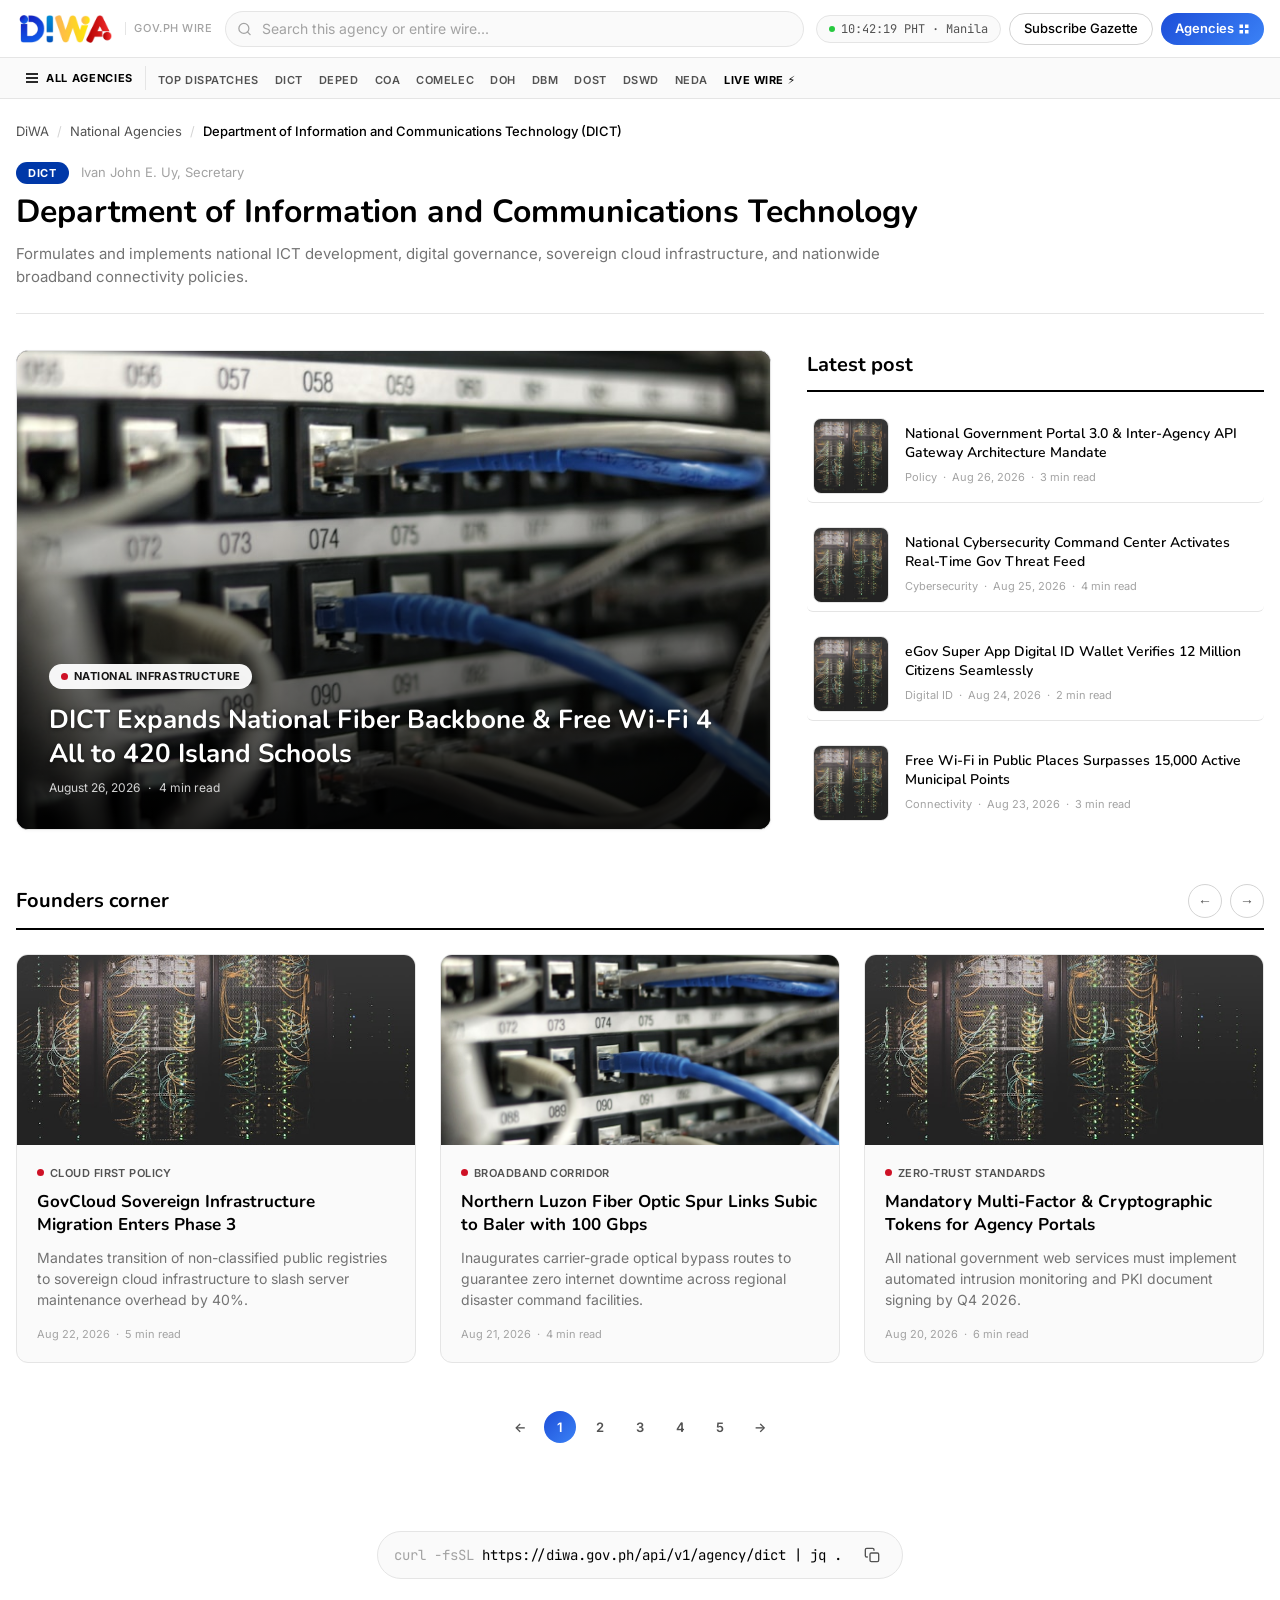
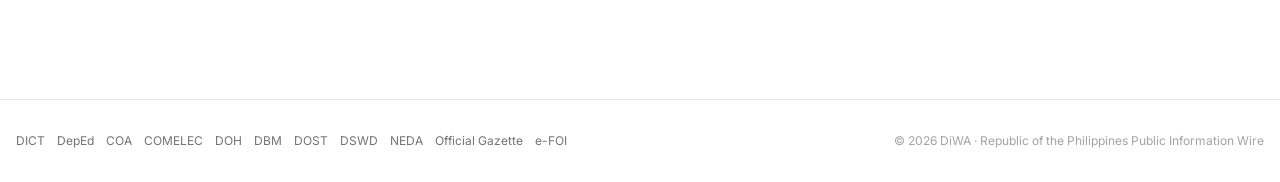
==== agency.html @ e2f20c16 "first commit" ====
<!DOCTYPE html>
<html lang="en">
<head>
  <meta charset="UTF-8">
  <meta name="viewport" content="width=device-width, initial-scale=1.0">
  <title>Agency Portal — DiWA | Republic of the Philippines</title>
  <meta name="description" content="Official dispatches, directives, and real-time public records archive for Philippine National Government Agencies.">
  <link rel="icon" type="image/png" href="assets/logo.png">

  <!-- Google Fonts: Nunito (SF Pro Rounded feel), Inter, JetBrains Mono -->
  <link rel="preconnect" href="https://fonts.googleapis.com">
  <link rel="preconnect" href="https://fonts.gstatic.com" crossorigin>
  <link href="https://fonts.googleapis.com/css2?family=Inter:wght@400;500;600&family=JetBrains+Mono:wght@400;500&family=Nunito:wght@600;700;800&display=swap" rel="stylesheet">

  <link rel="stylesheet" href="styles.css">
</head>
<body>

  <!-- =========================================================================
       1. Top Sticky Navigation Bar (Double-Decker Header)
       ========================================================================= -->
  <header class="editorial-header" id="mainHeader">
    <!-- Upper Main Deck -->
    <div class="nav-upper-bar">
      <div class="nav-inner">
        <div class="nav-left">
          <a href="index.html" class="nav-brand" title="DiWA National Wire">
            <img src="assets/logo.png" alt="DiWA Logo" class="nav-brand-logo">
            <span class="nav-brand-sub">Gov.ph Wire</span>
          </a>
        </div>

        <!-- Center Search Pill -->
        <div class="nav-search-wrap">
          <span class="search-icon">
            <svg width="15" height="15" viewBox="0 0 24 24" fill="none" stroke="currentColor" stroke-width="2" stroke-linecap="round" stroke-linejoin="round">
              <circle cx="11" cy="11" r="8"></circle>
              <line x1="21" y1="21" x2="16.65" y2="16.65"></line>
            </svg>
          </span>
          <input 
            type="text" 
            id="navSearchInput" 
            class="search-pill" 
            placeholder="Search this agency or entire wire..." 
            aria-label="Search releases"
          >
        </div>

        <!-- Right Utility Cluster -->
        <div class="nav-right">
          <div class="nav-time-badge" id="navTimeBadge">
            <span class="nav-status-dot"></span>
            <span id="manilaLiveClock">--:--:-- PHT · Manila</span>
          </div>

          <button class="button-secondary btn-compact" id="gazetteBtn" onclick="alert('Subscribed to official department gazette alerts.');">
            Subscribe Gazette
          </button>

          <a href="index.html#agencyDirectory" class="button-primary btn-compact" title="Browse Agency Directory">
            <span>Agencies</span>
            <svg width="12" height="12" viewBox="0 0 24 24" fill="currentColor">
              <rect x="3" y="3" width="7" height="7"></rect>
              <rect x="14" y="3" width="7" height="7"></rect>
              <rect x="14" y="14" width="7" height="7"></rect>
              <rect x="3" y="14" width="7" height="7"></rect>
            </svg>
          </a>
        </div>
      </div>
    </div>

    <!-- Lower Sub-Nav Bar (Agency Categories) -->
    <nav class="nav-lower-bar">
      <div class="nav-inner sub-nav-inner">
        <a href="index.html#agencyDirectory" class="sub-nav-menu-trigger" style="text-decoration: none;">
          <svg width="16" height="16" viewBox="0 0 24 24" fill="none" stroke="currentColor" stroke-width="2.5">
            <line x1="3" y1="6" x2="21" y2="6"></line>
            <line x1="3" y1="12" x2="21" y2="12"></line>
            <line x1="3" y1="18" x2="21" y2="18"></line>
          </svg>
          <span class="sub-nav-all-label">ALL AGENCIES</span>
        </a>

        <ul class="sub-nav-links">
          <li><a href="index.html">TOP DISPATCHES</a></li>
          <li><a href="dict.html" data-agency-target="dict">DICT</a></li>
          <li><a href="deped.html" data-agency-target="deped">DEPED</a></li>
          <li><a href="coa.html" data-agency-target="coa">COA</a></li>
          <li><a href="comelec.html" data-agency-target="comelec">COMELEC</a></li>
          <li><a href="doh.html" data-agency-target="doh">DOH</a></li>
          <li><a href="dbm.html" data-agency-target="dbm">DBM</a></li>
          <li><a href="dost.html" data-agency-target="dost">DOST</a></li>
          <li><a href="dswd.html" data-agency-target="dswd">DSWD</a></li>
          <li><a href="neda.html" data-agency-target="neda">NEDA</a></li>
          <li><a href="index.html#liveWireSection" class="sub-nav-wire-link">LIVE WIRE ⚡</a></li>
        </ul>
      </div>
    </nav>
  </header>

  <!-- =========================================================================
       Main Content (Agency Magazine Spread)
       ========================================================================= -->
  <main class="grid-container agency-page-main">
    <!-- Breadcrumb Navigation -->
    <nav class="agency-breadcrumbs" aria-label="Breadcrumb">
      <a href="index.html">DiWA</a>
      <span class="crumb-sep">/</span>
      <a href="index.html#agencyDirectory">National Agencies</a>
      <span class="crumb-sep">/</span>
      <span class="crumb-active" id="agencyBreadcrumbName">Loading Agency...</span>
    </nav>

    <!-- Agency Profile Header Bar -->
    <section class="agency-profile-header">
      <div class="agency-profile-info">
        <div class="agency-profile-badge-row">
          <span class="agency-profile-badge" id="agencyProfileBadge">AGENCY</span>
          <span class="agency-profile-lead" id="agencyProfileLead">Department Head</span>
        </div>
        <h1 class="agency-profile-title" id="agencyProfileFullName">National Agency</h1>
        <p class="agency-profile-mandate" id="agencyProfileMandate">Mandate summary loading...</p>
      </div>
    </section>

    <!-- =========================================================================
         2. Upper Magazine Tier: Featured Story + Latest Dispatches (media_1787798556458.png)
         ========================================================================= -->
    <section class="agency-featured-grid">
      <!-- Left Column (~65% width): Large Hero Card -->
      <div class="agency-feature-col" id="agencyFeatureContainer">
        <!-- Rendered dynamically via agency.js -->
      </div>

      <!-- Right Column (~35% width): Latest Dispatches (4 stacked items) -->
      <div class="agency-latest-col">
        <div class="agency-col-header">
          <h3 class="agency-col-title">Latest post</h3>
        </div>
        <div class="agency-latest-list" id="agencyLatestList">
          <!-- Rendered dynamically via agency.js -->
        </div>
      </div>
    </section>

    <!-- =========================================================================
         3. Lower Magazine Tier: Key Initiatives & Circulars 3-Up Grid (Founders Corner Style)
         ========================================================================= -->
    <section class="agency-initiatives-section">
      <div class="agency-initiatives-header">
        <h3 class="agency-initiatives-title">Founders corner</h3>
        <div class="agency-carousel-arrows">
          <button class="arrow-round-btn" aria-label="Previous page">←</button>
          <button class="arrow-round-btn" aria-label="Next page">→</button>
        </div>
      </div>

      <div class="agency-initiatives-grid" id="agencyInitiativesGrid">
        <!-- Rendered dynamically via agency.js (3-up cards) -->
      </div>
    </section>

    <!-- =========================================================================
         4. Numbered Pagination Controls (Matching media_1787798556458.png)
         ========================================================================= -->
    <section class="agency-pagination-wrap">
      <div class="agency-pagination">
        <button class="page-arrow" aria-label="Previous Page">←</button>
        <button class="page-num active">1</button>
        <button class="page-num">2</button>
        <button class="page-num">3</button>
        <button class="page-num">4</button>
        <button class="page-num">5</button>
        <button class="page-arrow" aria-label="Next Page">→</button>
      </div>
    </section>

    <!-- =========================================================================
         5. Signature CLI Snippet Pill
         ========================================================================= -->
    <section class="section-spacer">
      <div class="signature-snippet-center">
        <div class="install-snippet">
          <code class="install-snippet-code" id="agencyCurlCode">
            <span class="prefix">curl -fsSL </span>https://diwa.gov.ph/api/v1/agency/dict | jq .
          </code>
          <button class="copy-btn" id="copyInstallBtn" title="Copy CLI command" aria-label="Copy agency curl command">
            <span class="copy-tooltip" id="copyTooltip">Copied</span>
            <svg width="16" height="16" viewBox="0 0 24 24" fill="none" stroke="currentColor" stroke-width="2" stroke-linecap="round" stroke-linejoin="round">
              <rect x="9" y="9" width="13" height="13" rx="2" ry="2"></rect>
              <path d="M5 15H4a2 2 0 0 1-2-2V4a2 2 0 0 1 2-2h9a2 2 0 0 1 2 2v1"></path>
            </svg>
          </button>
        </div>
      </div>
    </section>
  </main>

  <!-- =========================================================================
       6. Footer
       ========================================================================= -->
  <footer class="footer-section">
    <div class="footer-inner">
      <ul class="footer-links">
        <li><a href="dict.html">DICT</a></li>
        <li><a href="deped.html">DepEd</a></li>
        <li><a href="coa.html">COA</a></li>
        <li><a href="comelec.html">COMELEC</a></li>
        <li><a href="doh.html">DOH</a></li>
        <li><a href="dbm.html">DBM</a></li>
        <li><a href="dost.html">DOST</a></li>
        <li><a href="dswd.html">DSWD</a></li>
        <li><a href="neda.html">NEDA</a></li>
        <li><a href="https://www.officialgazette.gov.ph" target="_blank" rel="noopener">Official Gazette</a></li>
        <li><a href="https://www.foi.gov.ph" target="_blank" rel="noopener">e-FOI</a></li>
      </ul>

      <div class="footer-copyright">
        © 2026 DiWA · Republic of the Philippines Public Information Wire
      </div>
    </div>
  </footer>

  <!-- =========================================================================
       7. Dispatch Modal Reader
       ========================================================================= -->
  <div class="modal-backdrop" id="dispatchModal" role="dialog" aria-modal="true" aria-labelledby="modalTitle">
    <div class="modal-container">
      <div class="modal-header">
        <span class="typography-body-sm-strong">Official Document Viewer</span>
        <button class="modal-close-btn" onclick="closeAgencyModal()" aria-label="Close modal">
          <svg width="20" height="20" viewBox="0 0 24 24" fill="none" stroke="currentColor" stroke-width="2">
            <line x1="18" y1="6" x2="6" y2="18"></line>
            <line x1="6" y1="6" x2="18" y2="18"></line>
          </svg>
        </button>
      </div>

      <div class="modal-body" id="modalDynamicContent">
        <!-- Rendered dynamically by agency.js -->
      </div>

      <div class="modal-footer">
        <button class="button-secondary" onclick="copyModalMarkdown()">
          Copy as Markdown
        </button>
        <button class="button-primary" onclick="window.print()">
          Print / Save Record
        </button>
      </div>
    </div>
  </div>

  <!-- Scripts -->
  <script src="agency-data.js"></script>
  <script src="agency.js"></script>
</body>
</html>
---- styles.css ----
/* ==========================================================================
   DiWA (Digital Information & Wire Archive) Design System
   Strictly adheres to the Design MD specification:
   - Paper-white canvas (#ffffff)
   - Pill geometry everywhere (9999px) for interactives
   - 12px rounded.lg for cards
   - 1px hairlines (#e5e5e5)
   - Zero decorative shadows, zero gradients
   - Strict typography hierarchy: Display (Nunito / SF Pro Rounded),
     Body (Inter / system-ui), Code (JetBrains Mono / monospace)
   ========================================================================== */

@import url('https://fonts.googleapis.com/css2?family=Inter:wght@400;500;600&family=JetBrains+Mono:wght@400;500&family=Nunito:wght@500;600;700&display=swap');

:root {
  /* Colors */
  --colors-primary: #1d4ed8;
  --colors-ink-deep: #090909;
  --colors-canvas: #ffffff;
  --colors-surface-soft: #fafafa;
  --colors-surface-dark: #171717;
  --colors-hairline: #e5e5e5;
  --colors-hairline-strong: #d4d4d4;

  /* Gradient Blue Tokens (Replaces Black on Buttons) */
  --gradient-blue: linear-gradient(135deg, #1d4ed8 0%, #3b82f6 100%);
  --gradient-blue-hover: linear-gradient(135deg, #1e40af 0%, #2563eb 100%);
  --gradient-blue-active: linear-gradient(135deg, #172554 0%, #1d4ed8 100%);
  --gradient-blue-shadow: 0 2px 8px rgba(37, 99, 235, 0.28);
  --gradient-blue-shadow-hover: 0 4px 14px rgba(37, 99, 235, 0.38);

  --colors-ink: #000000;
  --colors-charcoal: #525252;
  --colors-body: #737373;
  --colors-mute: #a3a3a3;
  --colors-on-dark: #ffffff;
  --colors-on-dark-mute: rgba(255, 255, 255, 0.7);

  /* Semantic Traffic Lights */
  --colors-terminal-red: #ff5f56;
  --colors-terminal-yellow: #ffbd2e;
  --colors-terminal-green: #27c93f;
  --colors-focus-ring: rgba(59, 130, 246, 0.5);

  /* Typography */
  --font-display: 'Nunito', -apple-system, BlinkMacSystemFont, 'SF Pro Rounded', 'Segoe UI', system-ui, sans-serif;
  --font-body: 'Inter', -apple-system, BlinkMacSystemFont, 'Segoe UI', system-ui, sans-serif;
  --font-code: 'JetBrains Mono', SFMono-Regular, Menlo, Monaco, Consolas, monospace;

  /* Spacing */
  --spacing-xxs: 2px;
  --spacing-xs: 4px;
  --spacing-sm: 8px;
  --spacing-md: 12px;
  --spacing-lg: 16px;
  --spacing-xl: 24px;
  --spacing-xxl: 32px;
  --spacing-section: 88px;

  /* Radius */
  --rounded-none: 0px;
  --rounded-sm: 6px;
  --rounded-md: 8px;
  --rounded-lg: 12px;
  --rounded-full: 9999px;

  /* Layout */
  --content-column: 1580px;
  --grid-container: 1580px;
}

/* Base Reset */
*, *::before, *::after {
  box-sizing: border-box;
  margin: 0;
  padding: 0;
}

html {
  font-size: 16px;
  scroll-behavior: smooth;
  background-color: var(--colors-canvas);
  color: var(--colors-ink);
  -webkit-font-smoothing: antialiased;
  -moz-osx-font-smoothing: grayscale;
}

body {
  font-family: var(--font-body);
  font-size: 16px;
  line-height: 1.5;
  color: var(--colors-body);
  background-color: var(--colors-canvas);
  min-height: 100vh;
}

/* Typography Hierarchy */
h1, h2, h3, h4, h5, h6 {
  color: var(--colors-ink);
  font-family: var(--font-display);
}

.typography-display-xl {
  font-family: var(--font-display);
  font-size: 36px;
  font-weight: 500;
  line-height: 1.11;
  letter-spacing: 0;
}

.typography-display-lg {
  font-family: var(--font-display);
  font-size: 30px;
  font-weight: 500;
  line-height: 1.2;
  letter-spacing: 0;
}

.typography-heading-lg {
  font-family: var(--font-display);
  font-size: 24px;
  font-weight: 600;
  line-height: 1.33;
  letter-spacing: 0;
}

.typography-heading-md {
  font-family: var(--font-display);
  font-size: 20px;
  font-weight: 500;
  line-height: 1.4;
  letter-spacing: 0;
}

.typography-heading-sm {
  font-family: var(--font-display);
  font-size: 18px;
  font-weight: 500;
  line-height: 1.56;
  letter-spacing: 0;
}

.typography-body-md {
  font-family: var(--font-body);
  font-size: 16px;
  font-weight: 400;
  line-height: 1.5;
  color: var(--colors-body);
}

.typography-body-strong {
  font-family: var(--font-body);
  font-size: 16px;
  font-weight: 500;
  line-height: 1.5;
  color: var(--colors-ink);
}

.typography-body-sm {
  font-family: var(--font-body);
  font-size: 14px;
  font-weight: 400;
  line-height: 1.43;
  color: var(--colors-charcoal);
}

.typography-body-sm-strong {
  font-family: var(--font-body);
  font-size: 14px;
  font-weight: 500;
  line-height: 1.43;
  color: var(--colors-ink);
}

.typography-caption-sm {
  font-family: var(--font-body);
  font-size: 12px;
  font-weight: 400;
  line-height: 1.33;
  color: var(--colors-mute);
}

.typography-code-md {
  font-family: var(--font-code);
  font-size: 16px;
  font-weight: 400;
  line-height: 1.5;
}

.typography-code-sm {
  font-family: var(--font-code);
  font-size: 14px;
  font-weight: 400;
  line-height: 1.43;
}

.typography-button-md {
  font-family: var(--font-body);
  font-size: 14px;
  font-weight: 500;
  line-height: 1;
}

/* Links */
a {
  color: var(--colors-ink);
  text-decoration: none;
}

.link-inline {
  color: var(--colors-ink);
  text-decoration: underline;
  text-underline-offset: 3px;
}

.link-mute {
  color: var(--colors-body);
  text-decoration: underline;
  text-underline-offset: 3px;
}

/* Container widths */
.reading-container {
  max-width: var(--content-column);
  margin-left: auto;
  margin-right: auto;
  padding-left: var(--spacing-lg);
  padding-right: var(--spacing-lg);
}

.grid-container {
  max-width: var(--grid-container);
  margin-left: auto;
  margin-right: auto;
  padding-left: var(--spacing-lg);
  padding-right: var(--spacing-lg);
}

/* Universal Section Rhythm: 88px vertical air */
.section-spacer {
  margin-top: var(--spacing-section);
  margin-bottom: var(--spacing-section);
}

.section-top-space {
  margin-top: var(--spacing-section);
}

.section-bottom-space {
  margin-bottom: var(--spacing-section);
}

/* ==========================================================================
   Components: Buttons & Pills
   ========================================================================== */

.button-primary,
.button-black,
.btn-primary {
  display: inline-flex;
  align-items: center;
  justify-content: center;
  gap: var(--spacing-xs);
  background: var(--gradient-blue);
  color: #ffffff;
  font-family: var(--font-body);
  font-size: 14px;
  font-weight: 600;
  line-height: 1;
  height: 36px;
  padding: 8px 20px;
  border-radius: var(--rounded-full);
  border: none;
  cursor: pointer;
  white-space: nowrap;
  transition: all 0.2s cubic-bezier(0.16, 1, 0.3, 1);
  user-select: none;
  text-decoration: none;
}

.button-primary:hover,
.button-black:hover,
.btn-primary:hover {
  background: var(--gradient-blue-hover);
  transform: translateY(-1px);
  color: #ffffff;
  text-decoration: none;
}

.button-primary:active,
.button-primary-active,
.button-black:active,
.btn-primary:active {
  background: var(--gradient-blue-active);
  transform: translateY(0);
  color: #ffffff;
}

.button-primary:focus-visible,
.button-black:focus-visible,
.btn-primary:focus-visible {
  outline: none;
  box-shadow: 0 0 0 3px var(--colors-focus-ring);
}

.button-secondary {
  display: inline-flex;
  align-items: center;
  justify-content: center;
  gap: var(--spacing-xs);
  background-color: var(--colors-canvas);
  color: var(--colors-ink);
  font-family: var(--font-body);
  font-size: 14px;
  font-weight: 500;
  line-height: 1;
  height: 36px;
  padding: 8px 20px;
  border-radius: var(--rounded-full);
  border: 1px solid var(--colors-hairline-strong);
  cursor: pointer;
  white-space: nowrap;
  user-select: none;
  transition: background-color 0.1s ease;
}

.button-secondary:hover {
  background-color: var(--colors-surface-soft);
}

.button-secondary:active {
  background-color: var(--colors-hairline);
}

.button-secondary:focus-visible {
  outline: none;
  box-shadow: 0 0 0 3px var(--colors-focus-ring);
}

.button-pill-on-dark {
  display: inline-flex;
  align-items: center;
  justify-content: center;
  gap: var(--spacing-xs);
  background-color: var(--colors-canvas);
  color: var(--colors-ink);
  font-family: var(--font-body);
  font-size: 14px;
  font-weight: 500;
  line-height: 1;
  height: 36px;
  padding: 8px 20px;
  border-radius: var(--rounded-full);
  border: none;
  cursor: pointer;
  white-space: nowrap;
  user-select: none;
  transition: opacity 0.1s ease;
}

.button-pill-on-dark:active {
  opacity: 0.9;
}

.button-pill-on-dark:focus-visible {
  outline: none;
  box-shadow: 0 0 0 3px var(--colors-focus-ring);
}

/* Filter Chip / Tag Pill */
.filter-pill {
  display: inline-flex;
  align-items: center;
  height: 32px;
  padding: 6px 16px;
  border-radius: var(--rounded-full);
  background-color: var(--colors-surface-soft);
  color: var(--colors-charcoal);
  font-family: var(--font-body);
  font-size: 13px;
  font-weight: 500;
  border: 1px solid transparent;
  cursor: pointer;
  user-select: none;
  transition: all 0.15s ease;
}

.filter-pill:hover {
  color: var(--colors-ink);
  border-color: var(--colors-hairline-strong);
}

.filter-pill.active {
  background: var(--gradient-blue);
  color: #ffffff;
  border-color: transparent;
}

.filter-pill.active:hover {
  background: var(--gradient-blue-hover);
  color: #ffffff;
}

.command-tag {
  display: inline-flex;
  align-items: center;
  background-color: var(--colors-surface-soft);
  color: var(--colors-ink);
  font-family: var(--font-code);
  font-size: 14px;
  padding: 6px 12px;
  border-radius: var(--rounded-full);
  border: 1px solid var(--colors-hairline);
}

/* ==========================================================================
   Editorial Header & Double-Decker Navigation
   ========================================================================== */

.editorial-header {
  position: sticky;
  top: 0;
  z-index: 100;
  background-color: var(--colors-canvas);
  box-shadow: 0 1px 0 var(--colors-hairline);
}

.nav-upper-bar {
  height: 58px;
  display: flex;
  align-items: center;
  border-bottom: 1px solid var(--colors-hairline);
}

.nav-inner {
  width: 100%;
  max-width: var(--grid-container);
  margin: 0 auto;
  padding: 0 var(--spacing-lg);
  display: flex;
  align-items: center;
  justify-content: space-between;
  gap: var(--spacing-md);
}

.nav-left {
  display: flex;
  align-items: center;
  gap: var(--spacing-lg);
}

.nav-brand {
  display: flex;
  align-items: center;
  gap: var(--spacing-sm);
  text-decoration: none;
}

.nav-brand-logo {
  height: 28px;
  width: auto;
  display: block;
}

.nav-brand-sub {
  font-family: var(--font-body);
  font-size: 11px;
  font-weight: 500;
  text-transform: uppercase;
  letter-spacing: 0.05em;
  color: var(--colors-mute);
  border-left: 1px solid var(--colors-hairline);
  padding-left: var(--spacing-sm);
  line-height: 1.2;
}

.nav-search-wrap {
  flex: 1;
  max-width: 580px;
  position: relative;
}

.search-pill {
  width: 100%;
  height: 36px;
  background-color: var(--colors-surface-soft);
  color: var(--colors-ink);
  font-family: var(--font-body);
  font-size: 14px;
  border-radius: var(--rounded-full);
  border: 1px solid var(--colors-hairline);
  padding: 8px 16px 8px 36px;
  outline: none;
  transition: all 0.15s ease;
}

.search-pill::placeholder {
  color: var(--colors-mute);
}

.search-pill:focus {
  background-color: var(--colors-canvas);
  border-color: var(--colors-ink);
  box-shadow: 0 0 0 3px var(--colors-focus-ring);
}

.search-icon {
  position: absolute;
  left: 12px;
  top: 50%;
  transform: translateY(-50%);
  color: var(--colors-mute);
  pointer-events: none;
  display: flex;
  align-items: center;
}

.nav-right {
  display: flex;
  align-items: center;
  gap: var(--spacing-sm);
}

.btn-compact {
  height: 32px;
  padding: 6px 14px;
  font-size: 13px;
}

.nav-time-badge {
  display: inline-flex;
  align-items: center;
  gap: 6px;
  font-family: var(--font-code);
  font-size: 12px;
  color: var(--colors-charcoal);
  background-color: var(--colors-surface-soft);
  border: 1px solid var(--colors-hairline);
  padding: 4px 12px;
  border-radius: var(--rounded-full);
  white-space: nowrap;
}

.nav-status-dot {
  width: 6px;
  height: 6px;
  border-radius: 50%;
  background-color: var(--colors-terminal-green);
  animation: pulseDot 2s infinite ease-in-out;
}

/* Weather Badge */
.nav-weather-badge {
  display: inline-flex;
  align-items: center;
  gap: 6px;
  font-family: var(--font-body);
  font-size: 12px;
  font-weight: 500;
  color: var(--colors-charcoal);
  background-color: var(--colors-surface-soft);
  border: 1px solid var(--colors-hairline);
  padding: 4px 12px;
  border-radius: var(--rounded-full);
  white-space: nowrap;
}

.weather-icon {
  color: #f59e0b;
  flex-shrink: 0;
}

.weather-divider {
  color: var(--colors-mute);
}

#weatherTemp {
  font-weight: 700;
  color: var(--colors-ink);
}

@media (max-width: 768px) {
  .nav-weather-badge {
    display: none;
  }
}

/* Lower Sub-Nav Bar */
.nav-lower-bar {
  height: 40px;
  background-color: var(--colors-surface-soft);
  display: flex;
  align-items: center;
  overflow-x: auto;
  scrollbar-width: none;
}

.nav-lower-bar::-webkit-scrollbar {
  display: none;
}

.sub-nav-inner {
  display: flex;
  align-items: center;
  gap: var(--spacing-md);
  justify-content: flex-start;
}

.sub-nav-menu-trigger {
  display: inline-flex;
  align-items: center;
  gap: 6px;
  background: none;
  border: none;
  cursor: pointer;
  padding: 4px 8px;
  color: var(--colors-ink);
  font-family: var(--font-body);
  font-size: 11px;
  font-weight: 700;
  letter-spacing: 0.06em;
  border-right: 1px solid var(--colors-hairline);
  padding-right: var(--spacing-md);
}

.sub-nav-links {
  display: flex;
  align-items: center;
  gap: var(--spacing-lg);
  list-style: none;
  white-space: nowrap;
}

.sub-nav-links a {
  font-size: 11px;
  font-weight: 600;
  letter-spacing: 0.05em;
  color: var(--colors-charcoal);
  transition: color 0.1s ease;
}

.sub-nav-links a:hover {
  color: var(--colors-ink);
}

.sub-nav-wire-link {
  color: var(--colors-ink) !important;
  font-weight: 700 !important;
}

.mobile-menu-btn {
  display: none;
  background: none;
  border: none;
  cursor: pointer;
  padding: 4px;
  color: var(--colors-ink);
}

/* Mobile drawer */
.mobile-nav-drawer {
  display: none;
  position: fixed;
  top: 98px;
  left: 0;
  right: 0;
  bottom: 0;
  background-color: var(--colors-canvas);
  padding: var(--spacing-xl) var(--spacing-lg);
  border-bottom: 1px solid var(--colors-hairline);
  z-index: 99;
  flex-direction: column;
  gap: var(--spacing-lg);
}

.mobile-nav-drawer.open {
  display: flex;
}

.mobile-nav-links {
  list-style: none;
  display: flex;
  flex-direction: column;
  gap: var(--spacing-lg);
}

.mobile-nav-links a {
  font-size: 18px;
  font-weight: 500;
  color: var(--colors-ink);
}

/* ==========================================================================
   USA Today-Style Editorial Hero Section
   ========================================================================== */

.editorial-hero {
  background-color: var(--colors-surface-dark);
  background-image: linear-gradient(to right, rgba(17, 17, 17, 0.55) 25%, rgba(17, 17, 17, 0.45) 65%, rgba(17, 17, 17, 0.55) 100%), url('assets/hero-bg.jpg');
  background-size: cover;
  background-position: center;
  background-repeat: no-repeat;
  color: var(--colors-on-dark);
  position: relative;
  min-height: clamp(640px, calc(100vh - 98px), 880px);
  display: flex;
  flex-direction: column;
  justify-content: space-between;
  box-sizing: border-box;
  padding-top: 32px;
  padding-bottom: 0px;
  overflow: hidden;
  border-bottom: 1px solid #262626;
}

.hero-watermark {
  position: absolute;
  bottom: 100px;
  left: 50%;
  transform: translateX(-50%);
  font-family: var(--font-display);
  font-size: clamp(60px, 11vw, 160px);
  font-weight: 800;
  text-transform: uppercase;
  color: rgba(255, 255, 255, 0.035);
  white-space: nowrap;
  pointer-events: none;
  user-select: none;
  z-index: 1;
  letter-spacing: 0.06em;
}

.hero-editorial-grid {
  flex: 1;
  display: grid;
  grid-template-columns: 1fr;
  gap: 56px;
  align-items: center;
  position: relative;
  z-index: 2;
  padding-top: 12px;
  padding-bottom: 24px;
  width: 100%;
}

.hero-main-column {
  display: flex;
  flex-direction: column;
  justify-content: center;
  gap: 18px;
  max-width: 50%;
  transition: opacity 0.3s ease, transform 0.3s ease;
}

.hero-main-column.hero-fade-out {
  opacity: 0;
  transform: translateY(8px);
}

.hero-main-column.hero-fade-in {
  animation: heroFadeIn 0.4s ease forwards;
}

@keyframes heroFadeIn {
  from { opacity: 0; transform: translateY(-8px); }
  to   { opacity: 1; transform: translateY(0); }
}

.hero-cat-badge-wrap {
  display: flex;
  align-items: center;
}

.hero-cat-pill {
  display: inline-flex;
  align-items: center;
  background-color: #262626;
  color: #fcd116;
  font-family: var(--font-body);
  font-size: 11px;
  font-weight: 700;
  letter-spacing: 0.08em;
  text-transform: uppercase;
  padding: 4px 14px;
  border-radius: var(--rounded-full);
  border: 1px solid rgba(255, 255, 255, 0.15);
}

.hero-editorial-title {
  font-family: var(--font-display);
  font-size: clamp(34px, 3.6vw, 48px);
  font-weight: 600;
  line-height: 1.15;
  color: #ffffff;
  letter-spacing: -0.01em;
  text-shadow: 0 1px 3px rgba(0, 0, 0, 0.6);
}

.hero-editorial-excerpt {
  font-family: var(--font-body);
  font-size: 17px;
  line-height: 1.55;
  color: rgba(255, 255, 255, 0.78);
  max-width: 780px;
}

.hero-story-action-strip {
  display: flex;
  align-items: center;
  gap: 12px;
  flex-wrap: wrap;
  margin-top: 8px;
}

.hero-related-pills {
  display: flex;
  align-items: center;
  gap: 8px;
  flex-wrap: wrap;
}

.hero-chip-pill {
  background-color: rgba(255, 255, 255, 0.08);
  color: rgba(255, 255, 255, 0.85);
  font-family: var(--font-body);
  font-size: 12px;
  font-weight: 500;
  padding: 6px 14px;
  border-radius: var(--rounded-full);
  border: 1px solid rgba(255, 255, 255, 0.15);
  cursor: pointer;
  transition: all 0.15s ease;
}

.hero-chip-pill:hover {
  background-color: rgba(255, 255, 255, 0.15);
  color: #ffffff;
}

.hero-pagination-cluster {
  display: flex;
  align-items: center;
  gap: 6px;
  margin-left: auto;
}

.hero-page-pill {
  width: 30px;
  height: 30px;
  border-radius: var(--rounded-full);
  background: rgba(255, 255, 255, 0.08);
  color: rgba(255, 255, 255, 0.6);
  border: 1px solid rgba(255, 255, 255, 0.15);
  font-family: var(--font-code);
  font-size: 11px;
  font-weight: 600;
  cursor: pointer;
  display: flex;
  align-items: center;
  justify-content: center;
  transition: all 0.15s ease;
}

.hero-page-pill:hover {
  background: rgba(255, 255, 255, 0.15);
  color: #ffffff;
}

.hero-page-pill.active {
  background: #ffffff;
  color: #000000;
  border-color: #ffffff;
}

/* Right Side Column */
.hero-side-column {
  display: flex;
  flex-direction: column;
  gap: 20px;
  justify-content: center;
}

.hero-side-cards-row {
  display: grid;
  grid-template-columns: 1fr 1fr;
  gap: 16px;
}

.hero-side-card {
  background: rgba(26, 26, 26, 0.88);
  border: 1px solid #333333;
  border-radius: var(--rounded-lg);
  overflow: hidden;
  cursor: pointer;
  display: flex;
  flex-direction: column;
  transition: transform 0.15s ease, border-color 0.15s ease;
}

.hero-side-card:hover {
  border-color: rgba(255, 255, 255, 0.4);
}

.side-card-thumb-wrap {
  position: relative;
  height: 100px;
  background: #1f1f1f;
  overflow: hidden;
}

.side-card-thumb {
  width: 100%;
  height: 100%;
  object-fit: cover;
  display: block;
  transition: transform 0.25s ease;
}

.hero-side-card:hover .side-card-thumb {
  transform: scale(1.05);
}

.side-card-tag {
  position: absolute;
  top: 8px;
  left: 8px;
  background: #0038a8;
  color: #ffffff;
  font-size: 10px;
  font-weight: 700;
  text-transform: uppercase;
  padding: 2px 8px;
  border-radius: var(--rounded-full);
}

.side-card-body {
  padding: 12px;
}

.side-card-title {
  font-family: var(--font-display);
  font-size: 13px;
  font-weight: 600;
  line-height: 1.35;
  color: #ffffff;
}

.hero-quote-callout {
  background: rgba(30, 30, 30, 0.7);
  border: 1px solid rgba(255, 255, 255, 0.1);
  border-radius: var(--rounded-lg);
  padding: 16px 20px;
  position: relative;
}

.hero-quote-mark {
  font-family: Georgia, serif;
  font-size: 38px;
  line-height: 1;
  color: #fcd116;
  opacity: 0.9;
  margin-bottom: 2px;
}

.hero-quote-text {
  font-family: var(--font-display);
  font-size: 14px;
  font-style: italic;
  line-height: 1.5;
  color: rgba(255, 255, 255, 0.88);
  margin-bottom: 8px;
}

.hero-quote-source {
  font-family: var(--font-body);
  font-size: 11px;
  color: rgba(255, 255, 255, 0.5);
  text-transform: uppercase;
  letter-spacing: 0.05em;
}

/* Bottom Docked 4-Card Strip (USA Today Dock) */
.hero-dock-container {
  background: rgba(18, 18, 18, 0.96);
  border-top: 1px solid rgba(255, 255, 255, 0.12);
  padding: 14px 0;
  position: relative;
  z-index: 5;
}

.hero-dock-grid {
  display: grid;
  grid-template-columns: repeat(4, 1fr);
  gap: 16px;
}

.dock-card {
  display: flex;
  align-items: center;
  gap: 12px;
  padding: 8px 10px;
  border-radius: var(--rounded-md);
  cursor: pointer;
  transition: background-color 0.15s ease;
}

.dock-card:hover {
  background-color: rgba(255, 255, 255, 0.06);
}

.dock-card-thumb-wrap {
  width: 52px;
  height: 52px;
  border-radius: var(--rounded-sm);
  overflow: hidden;
  flex-shrink: 0;
  background: #262626;
}

.dock-card-thumb {
  width: 100%;
  height: 100%;
  object-fit: cover;
  transition: transform 0.25s ease;
}

.dock-card:hover .dock-card-thumb {
  transform: scale(1.08);
}

.dock-card-content {
  overflow: hidden;
}

.dock-card-title {
  font-family: var(--font-display);
  font-size: 12px;
  font-weight: 600;
  line-height: 1.35;
  color: #ffffff;
  display: -webkit-box;
  -webkit-line-clamp: 2;
  -webkit-box-orient: vertical;
  overflow: hidden;
}

.dock-card-meta {
  font-size: 11px;
  color: rgba(255, 255, 255, 0.5);
  margin-top: 3px;
}

.signature-snippet-center {
  display: flex;
  justify-content: center;
  margin-top: 32px;
  margin-bottom: 8px;
}

/* ==========================================================================
   Editorial Magazine Section: Spotlights Mosaic & Ranked Top Stories (Full-Screen Desktop)
   ========================================================================== */

.magazine-fullscreen-section {
  width: 100%;
  max-width: var(--grid-container);
  margin-left: auto;
  margin-right: auto;
  min-height: clamp(640px, calc(100vh - 40px), 860px);
  max-height: 900px;
  box-sizing: border-box;
  padding-top: 32px;
  padding-bottom: 32px;
  display: flex;
  flex-direction: column;
  justify-content: space-between;
  background-color: var(--colors-canvas);
}

.magazine-layout {
  flex: 1;
  display: grid;
  grid-template-columns: 2.25fr 1fr;
  gap: 40px;
  align-items: stretch;
  width: 100%;
  height: 100%;
}

.magazine-main {
  display: flex;
  flex-direction: column;
}

.magazine-sidebar {
  display: flex;
  flex-direction: column;
  border-left: 1px solid var(--colors-hairline);
  padding-left: 32px;
}

.magazine-section-header {
  display: flex;
  align-items: center;
  justify-content: space-between;
  border-bottom: 2px solid var(--colors-ink);
  padding-bottom: 10px;
  margin-bottom: 16px;
}

.magazine-section-title {
  font-family: var(--font-display);
  font-size: 18px;
  font-weight: 700;
  color: var(--colors-ink);
  text-transform: uppercase;
  letter-spacing: 0.05em;
}

.magazine-carousel-controls {
  display: flex;
  align-items: center;
  gap: 8px;
}

.mag-arrow-btn {
  background: none;
  border: none;
  font-size: 18px;
  font-weight: 700;
  color: var(--colors-mute);
  cursor: pointer;
  padding: 0 4px;
  line-height: 1;
  transition: color 0.15s ease;
}

.mag-arrow-btn:hover {
  color: var(--colors-ink);
}

.mag-dots {
  display: flex;
  align-items: center;
  gap: 5px;
}

.mag-dot {
  width: 6px;
  height: 6px;
  border-radius: 50%;
  background-color: var(--colors-hairline-strong);
  display: inline-block;
  transition: all 0.15s ease;
}

.mag-dot.active {
  background-color: #ce1126;
  width: 8px;
  height: 8px;
}

/* Mosaic Grid (70% column - Full Viewport Height) */
.mosaic-grid {
  flex: 1;
  display: grid;
  grid-template-columns: 1.15fr 1fr 1fr 1fr;
  grid-template-rows: 1fr 1fr;
  min-height: 520px;
  max-height: 650px;
  gap: 14px;
}

.mosaic-card {
  position: relative;
  border-radius: var(--rounded-lg);
  overflow: hidden;
  cursor: pointer;
  background-color: var(--colors-surface-dark);
  border: 1px solid var(--colors-hairline);
  box-shadow: 0 1px 2px rgba(0, 0, 0, 0.04);
  display: flex;
}

.mosaic-tall {
  grid-column: 1 / 2;
  grid-row: 1 / 3;
}

.mosaic-wide {
  grid-column: 2 / 4;
  grid-row: 1 / 2;
}

.mosaic-square {
  grid-column: 4 / 5;
  grid-row: 1 / 2;
}

.mosaic-img {
  width: 100%;
  height: 100%;
  object-fit: cover;
  display: block;
  transition: transform 0.3s ease;
}

.mosaic-card:hover .mosaic-img {
  transform: scale(1.05);
}

.mosaic-overlay {
  position: absolute;
  bottom: 0;
  left: 0;
  right: 0;
  top: 0;
  display: flex;
  flex-direction: column;
  justify-content: flex-end;
  padding: 16px;
  background: linear-gradient(to top, rgba(0, 0, 0, 0.88) 0%, rgba(0, 0, 0, 0.4) 55%, rgba(0, 0, 0, 0) 85%);
}

.mosaic-tag-pill {
  position: absolute;
  top: 12px;
  left: 12px;
  color: #ffffff;
  font-family: var(--font-body);
  font-size: 10px;
  font-weight: 700;
  text-transform: uppercase;
  padding: 3px 10px;
  border-radius: var(--rounded-full);
  letter-spacing: 0.05em;
  z-index: 2;
}

.pill-dict { background-color: #0038a8; }
.pill-comelec { background-color: #1e7e34; }
.pill-coa { background-color: #495057; }
.pill-deped { background-color: #0056b3; }
.pill-doh { background-color: #dc3545; }
.pill-dost { background-color: #0d6efd; }

.mosaic-title {
  font-family: var(--font-display);
  font-size: 13px;
  font-weight: 600;
  line-height: 1.35;
  color: #ffffff;
  text-shadow: 0 1px 3px rgba(0, 0, 0, 0.7);
  display: -webkit-box;
  -webkit-line-clamp: 3;
  -webkit-box-orient: vertical;
  overflow: hidden;
}

.mosaic-tall .mosaic-title {
  font-size: 16px;
  -webkit-line-clamp: 4;
}

.mosaic-wide .mosaic-title {
  font-size: 15px;
  -webkit-line-clamp: 2;
}

/* Ranked Sidebar (30% column - Tight, Balanced Editorial Stack) */
.ranked-stories-list {
  display: flex;
  flex-direction: column;
  gap: 0;
}

.ranked-story-item {
  display: flex;
  align-items: center;
  gap: 14px;
  padding: 12px 6px;
  border-bottom: 1px solid var(--colors-hairline);
  cursor: pointer;
  transition: all 0.12s ease;
  border-radius: var(--rounded-sm);
}

.ranked-story-item:last-child {
  border-bottom: none;
}

.ranked-story-item:hover {
  background-color: var(--colors-surface-soft);
}

.ranked-thumb-wrap {
  width: 58px;
  height: 58px;
  border-radius: var(--rounded-sm);
  overflow: hidden;
  flex-shrink: 0;
  background-color: var(--colors-surface-soft);
  border: 1px solid var(--colors-hairline);
}

.ranked-thumb {
  width: 100%;
  height: 100%;
  object-fit: cover;
  transition: transform 0.2s ease;
}

.ranked-story-item:hover .ranked-thumb {
  transform: scale(1.06);
}

.ranked-content {
  flex: 1;
  min-width: 0;
}

.ranked-title {
  font-family: var(--font-display);
  font-size: 14px;
  font-weight: 600;
  line-height: 1.35;
  color: var(--colors-ink);
  display: -webkit-box;
  -webkit-line-clamp: 2;
  -webkit-box-orient: vertical;
  overflow: hidden;
}

.ranked-meta {
  font-family: var(--font-body);
  font-size: 11px;
  color: var(--colors-mute);
  margin-top: 3px;
}

.ranked-num {
  font-family: var(--font-display);
  font-size: 36px;
  font-weight: 800;
  color: #e5e5e5;
  line-height: 1;
  flex-shrink: 0;
  width: 28px;
  text-align: right;
  user-select: none;
  transition: color 0.15s ease;
}

.ranked-story-item:hover .ranked-num {
  color: var(--colors-charcoal);
}

/* Signature Install Snippet Pill */
.install-snippet-wrap {
  display: flex;
  justify-content: center;
  margin-bottom: var(--spacing-xl);
}

.install-snippet {
  display: inline-flex;
  align-items: center;
  justify-content: space-between;
  gap: var(--spacing-lg);
  background-color: var(--colors-surface-soft);
  color: var(--colors-ink);
  border: 1px solid var(--colors-hairline);
  height: 48px;
  padding: 0 var(--spacing-lg);
  border-radius: var(--rounded-full);
  max-width: 100%;
  box-sizing: border-box;
}

.install-snippet-code {
  font-family: var(--font-code);
  font-size: 14px;
  color: var(--colors-ink);
  white-space: nowrap;
  overflow: hidden;
  text-overflow: ellipsis;
  user-select: all;
}

.install-snippet-code .prefix {
  color: var(--colors-mute);
}

.copy-btn {
  background: none;
  border: none;
  cursor: pointer;
  display: inline-flex;
  align-items: center;
  justify-content: center;
  padding: 6px;
  color: var(--colors-charcoal);
  border-radius: var(--rounded-full);
  transition: all 0.1s ease;
  position: relative;
}

.copy-btn:hover {
  color: var(--colors-ink);
  background-color: var(--colors-hairline);
}

.copy-btn:focus-visible {
  outline: none;
  box-shadow: 0 0 0 2px var(--colors-focus-ring);
}

.copy-tooltip {
  display: none;
  position: absolute;
  top: -28px;
  right: 50%;
  transform: translateX(50%);
  background-color: var(--colors-surface-dark);
  color: var(--colors-on-dark);
  font-size: 11px;
  font-family: var(--font-body);
  padding: 2px 8px;
  border-radius: var(--rounded-full);
  white-space: nowrap;
}

.copy-tooltip.show {
  display: block;
}

.hero-actions {
  display: flex;
  align-items: center;
  justify-content: center;
  gap: var(--spacing-md);
  flex-wrap: wrap;
}

/* ==========================================================================
   Terminal Card (Live Product Preview / Real-Time Wire)
   ========================================================================== */

.terminal-card {
  background-color: var(--colors-canvas);
  border: 1px solid var(--colors-hairline);
  border-radius: var(--rounded-lg);
  padding: var(--spacing-lg);
  text-align: left;
}

.terminal-header {
  display: flex;
  align-items: center;
  justify-content: space-between;
  margin-bottom: var(--spacing-md);
  padding-bottom: var(--spacing-sm);
  border-bottom: 1px solid var(--colors-hairline);
}

.terminal-traffic-lights {
  display: flex;
  align-items: center;
  gap: var(--spacing-xs);
}

.traffic-dot {
  width: 12px;
  height: 12px;
  border-radius: var(--rounded-full);
  display: inline-block;
}

.traffic-red {
  background-color: var(--colors-terminal-red);
}

.traffic-yellow {
  background-color: var(--colors-terminal-yellow);
}

.traffic-green {
  background-color: var(--colors-terminal-green);
}

.terminal-title {
  font-family: var(--font-code);
  font-size: 12px;
  color: var(--colors-mute);
  display: flex;
  align-items: center;
  gap: var(--spacing-xs);
}

.terminal-status-pulse {
  width: 6px;
  height: 6px;
  border-radius: 50%;
  background-color: var(--colors-terminal-green);
  animation: pulseDot 2s infinite ease-in-out;
}

@keyframes pulseDot {
  0%, 100% { opacity: 1; }
  50% { opacity: 0.3; }
}

.terminal-body {
  font-family: var(--font-code);
  font-size: 13px;
  line-height: 1.6;
  color: var(--colors-ink);
  overflow-x: auto;
  max-height: 280px;
  overflow-y: auto;
}

.terminal-line {
  display: flex;
  gap: var(--spacing-sm);
  padding: 3px 0;
  word-break: break-word;
}

.terminal-line.comment {
  color: var(--colors-mute);
}

.terminal-line.prompt {
  color: var(--colors-ink);
  font-weight: 500;
}

.terminal-time {
  color: var(--colors-mute);
  flex-shrink: 0;
}

.terminal-badge {
  color: var(--colors-ink);
  font-weight: 600;
  flex-shrink: 0;
}

.terminal-text {
  color: var(--colors-charcoal);
}

.terminal-actions {
  display: flex;
  align-items: center;
  justify-content: space-between;
  margin-top: var(--spacing-md);
  padding-top: var(--spacing-sm);
  border-top: 1px solid var(--colors-hairline);
  font-size: 12px;
}

.terminal-legend {
  font-family: var(--font-body);
  color: var(--colors-mute);
}

.terminal-control-btn {
  background: none;
  border: none;
  font-family: var(--font-body);
  font-size: 12px;
  color: var(--colors-ink);
  cursor: pointer;
  text-decoration: underline;
  text-underline-offset: 2px;
}

/* ==========================================================================
   Filter & Search Bar
   ========================================================================== */

.filter-section {
  display: flex;
  flex-direction: column;
  gap: var(--spacing-md);
}

.filter-group-header {
  display: flex;
  align-items: center;
  justify-content: space-between;
  margin-bottom: var(--spacing-xs);
}

.filter-pills-row {
  display: flex;
  align-items: center;
  gap: var(--spacing-xs);
  flex-wrap: wrap;
}

/* ==========================================================================
   News Feed List (Markdown Style with Hairline Dividers)
   ========================================================================== */

.news-section-header {
  display: flex;
  align-items: baseline;
  justify-content: space-between;
  margin-bottom: var(--spacing-lg);
  border-bottom: 1px solid var(--colors-hairline);
  padding-bottom: var(--spacing-md);
}

.news-count-badge {
  font-family: var(--font-body);
  font-size: 13px;
  color: var(--colors-mute);
}

.news-feed-list {
  display: flex;
  flex-direction: column;
  gap: var(--spacing-xl);
}

.news-card {
  background-color: var(--colors-canvas);
  border: 1px solid var(--colors-hairline);
  border-radius: var(--rounded-lg);
  padding: var(--spacing-xl);
  display: flex;
  flex-direction: column;
  gap: var(--spacing-md);
  transition: border-color 0.15s ease;
}

.news-card:hover {
  border-color: var(--colors-hairline-strong);
}

.news-card-with-thumb {
  display: flex;
  gap: var(--spacing-xl);
  align-items: flex-start;
}

.news-card-thumb {
  flex-shrink: 0;
  width: 200px;
  height: 160px;
  border-radius: var(--rounded-md);
  overflow: hidden;
  cursor: pointer;
}

.news-card-thumb img {
  width: 100%;
  height: 100%;
  object-fit: cover;
  transition: transform 0.3s ease;
}

.news-card-thumb:hover img {
  transform: scale(1.05);
}

.news-card-content {
  flex: 1;
  min-width: 0;
  display: flex;
  flex-direction: column;
  gap: var(--spacing-md);
}

@media (max-width: 768px) {
  .news-card-with-thumb {
    flex-direction: column;
  }
  .news-card-thumb {
    width: 100%;
    height: 180px;
  }
}

.news-card-header {
  display: flex;
  align-items: center;
  justify-content: space-between;
  gap: var(--spacing-sm);
  flex-wrap: wrap;
}

.news-meta-left {
  display: flex;
  align-items: center;
  gap: var(--spacing-sm);
}

.agency-badge {
  display: inline-flex;
  align-items: center;
  background-color: var(--colors-surface-soft);
  color: var(--colors-ink);
  font-family: var(--font-body);
  font-size: 12px;
  font-weight: 600;
  padding: 4px 12px;
  border-radius: var(--rounded-full);
  border: 1px solid var(--colors-hairline);
  letter-spacing: 0.02em;
}

.news-date {
  font-family: var(--font-body);
  font-size: 13px;
  color: var(--colors-mute);
}

.news-doc-id {
  font-family: var(--font-code);
  font-size: 12px;
  color: var(--colors-mute);
  background-color: var(--colors-surface-soft);
  padding: 2px 8px;
  border-radius: var(--rounded-sm);
}

.news-title {
  font-family: var(--font-display);
  font-size: 20px;
  font-weight: 600;
  line-height: 1.35;
  color: var(--colors-ink);
  cursor: pointer;
}

.news-title:hover {
  text-decoration: underline;
  text-underline-offset: 3px;
}

.news-summary {
  font-family: var(--font-body);
  font-size: 15px;
  line-height: 1.55;
  color: var(--colors-body);
}

.news-bullets {
  list-style: none;
  display: flex;
  flex-direction: column;
  gap: var(--spacing-xs);
  padding-left: 2px;
}

.feature-bullet {
  display: flex;
  align-items: flex-start;
  gap: var(--spacing-sm);
  font-size: 14px;
  color: var(--colors-charcoal);
  line-height: 1.43;
}

.bullet-check {
  color: var(--colors-ink);
  font-weight: 700;
  font-size: 14px;
  line-height: 1.43;
}

.news-card-footer {
  display: flex;
  align-items: center;
  justify-content: space-between;
  padding-top: var(--spacing-sm);
  border-top: 1px solid var(--colors-hairline);
  margin-top: var(--spacing-xs);
}

.news-category-label {
  font-size: 12px;
  color: var(--colors-mute);
  text-transform: uppercase;
  letter-spacing: 0.04em;
}

.news-read-btn {
  background-color: var(--colors-canvas);
  color: var(--colors-ink);
  font-family: var(--font-body);
  font-size: 13px;
  font-weight: 500;
  border: 1px solid var(--colors-hairline-strong);
  padding: 6px 16px;
  border-radius: var(--rounded-full);
  cursor: pointer;
  transition: all 0.1s ease;
}

.news-read-btn:hover {
  background-color: var(--colors-surface-soft);
  border-color: var(--colors-ink);
}

/* Empty search state */
.empty-state {
  text-align: center;
  padding: 48px var(--spacing-lg);
  border: 1px solid var(--colors-hairline);
  border-radius: var(--rounded-lg);
  background-color: var(--colors-surface-soft);
}

.empty-state p {
  color: var(--colors-body);
  margin-bottom: var(--spacing-md);
}

/* ==========================================================================
   Inverted Dark Section (The Single Inverted Moment per Design MD)
   ========================================================================== */

.pricing-card-dark {
  background-color: var(--colors-surface-dark);
  color: var(--colors-on-dark);
  border-radius: var(--rounded-lg);
  padding: var(--spacing-xxl);
  display: flex;
  flex-direction: column;
  gap: var(--spacing-md);
  border: 1px solid #262626;
}

.card-dark-eyebrow {
  display: inline-flex;
  align-items: center;
  gap: var(--spacing-xs);
  font-family: var(--font-body);
  font-size: 12px;
  font-weight: 600;
  text-transform: uppercase;
  letter-spacing: 0.08em;
  color: var(--colors-terminal-yellow);
}

.card-dark-headline {
  font-family: var(--font-display);
  font-size: 24px;
  font-weight: 600;
  line-height: 1.3;
  color: var(--colors-on-dark);
}

.card-dark-body {
  font-family: var(--font-body);
  font-size: 15px;
  line-height: 1.5;
  color: var(--colors-on-dark-mute);
}

.card-dark-meta-row {
  display: flex;
  align-items: center;
  gap: var(--spacing-lg);
  font-family: var(--font-code);
  font-size: 13px;
  color: var(--colors-on-dark-mute);
  padding: var(--spacing-xs) 0;
}

.card-dark-meta-item {
  display: flex;
  align-items: center;
  gap: var(--spacing-xs);
}

.card-dark-actions {
  display: flex;
  align-items: center;
  gap: var(--spacing-md);
  margin-top: var(--spacing-sm);
  flex-wrap: wrap;
}

/* ==========================================================================
   Agency Directory (3-up Pricing Card Style)
   ========================================================================== */

.directory-header {
  text-align: center;
  margin-bottom: var(--spacing-xl);
}

.directory-grid {
  display: grid;
  grid-template-columns: repeat(3, 1fr);
  gap: var(--spacing-lg);
}

.pricing-card {
  background-color: var(--colors-canvas);
  border: 1px solid var(--colors-hairline);
  border-radius: var(--rounded-lg);
  padding: var(--spacing-xxl);
  display: flex;
  flex-direction: column;
  justify-content: space-between;
  gap: var(--spacing-lg);
  transition: border-color 0.15s ease;
}

.pricing-card:hover {
  border-color: var(--colors-hairline-strong);
}

.agency-card-top {
  display: flex;
  flex-direction: column;
  gap: var(--spacing-sm);
}

.agency-code {
  font-family: var(--font-display);
  font-size: 24px;
  font-weight: 600;
  color: var(--colors-ink);
  letter-spacing: -0.02em;
}

.agency-full-name {
  font-family: var(--font-body);
  font-size: 14px;
  font-weight: 500;
  color: var(--colors-charcoal);
  min-height: 40px;
}

.agency-desc {
  font-family: var(--font-body);
  font-size: 14px;
  line-height: 1.45;
  color: var(--colors-body);
  margin-top: var(--spacing-xs);
}

.agency-card-divider {
  height: 1px;
  background-color: var(--colors-hairline);
  margin: var(--spacing-xs) 0;
}

.agency-card-stats {
  display: flex;
  flex-direction: column;
  gap: var(--spacing-xs);
}

/* ==========================================================================
   Transparency / Lock Section
   ========================================================================== */

.transparency-box {
  border: 1px solid var(--colors-hairline);
  border-radius: var(--rounded-lg);
  padding: var(--spacing-xxl);
  display: flex;
  align-items: flex-start;
  gap: var(--spacing-xl);
  background-color: var(--colors-canvas);
}

.transparency-icon-wrap {
  width: 48px;
  height: 48px;
  flex-shrink: 0;
  display: flex;
  align-items: center;
  justify-content: center;
  color: var(--colors-ink);
}

.transparency-content {
  display: flex;
  flex-direction: column;
  gap: var(--spacing-sm);
}

.transparency-title {
  font-family: var(--font-display);
  font-size: 20px;
  font-weight: 600;
  color: var(--colors-ink);
}

.transparency-text {
  font-size: 15px;
  line-height: 1.55;
  color: var(--colors-body);
}

/* ==========================================================================
   FAQ Section (Stacked Hairline Rows)
   ========================================================================== */

.faq-header {
  margin-bottom: var(--spacing-xl);
}

.faq-list {
  display: flex;
  flex-direction: column;
}

.faq-row {
  background-color: var(--colors-canvas);
  padding: var(--spacing-lg) 0;
  border-bottom: 1px solid var(--colors-hairline);
  display: flex;
  flex-direction: column;
  gap: var(--spacing-xs);
}

.faq-question {
  font-family: var(--font-display);
  font-size: 18px;
  font-weight: 500;
  line-height: 1.4;
  color: var(--colors-ink);
}

.faq-answer {
  font-family: var(--font-body);
  font-size: 16px;
  font-weight: 400;
  line-height: 1.5;
  color: var(--colors-body);
}

/* ==========================================================================
   Footer
   ========================================================================== */

.footer-section {
  background-color: var(--colors-canvas);
  border-top: 1px solid var(--colors-hairline);
  padding: var(--spacing-xxl) var(--spacing-lg);
  font-family: var(--font-body);
  font-size: 12px;
  color: var(--colors-body);
}

.footer-inner {
  max-width: var(--grid-container);
  margin: 0 auto;
  display: flex;
  align-items: center;
  justify-content: space-between;
  flex-wrap: wrap;
  gap: var(--spacing-md);
}

.footer-links {
  display: flex;
  align-items: center;
  gap: var(--spacing-md);
  flex-wrap: wrap;
  list-style: none;
}

.footer-links a {
  color: var(--colors-body);
  font-size: 12px;
  transition: color 0.1s ease;
}

.footer-links a:hover {
  color: var(--colors-ink);
  text-decoration: underline;
}

.footer-copyright {
  color: var(--colors-mute);
  font-size: 12px;
}

/* ==========================================================================
   Dispatch Modal (Clean Markdown Reader)
   ========================================================================== */

.modal-backdrop {
  display: none;
  position: fixed;
  top: 0;
  left: 0;
  right: 0;
  bottom: 0;
  background-color: rgba(0, 0, 0, 0.4);
  backdrop-filter: blur(2px);
  z-index: 200;
  align-items: center;
  justify-content: center;
  padding: var(--spacing-lg);
}

.modal-backdrop.open {
  display: flex;
}

.modal-container {
  background-color: var(--colors-canvas);
  border: 1px solid var(--colors-hairline);
  border-radius: var(--rounded-lg);
  width: 100%;
  max-width: 980px;
  max-height: 90vh;
  overflow-y: auto;
  display: flex;
  flex-direction: column;
}

.modal-header {
  padding: var(--spacing-lg) var(--spacing-xl);
  border-bottom: 1px solid var(--colors-hairline);
  display: flex;
  align-items: center;
  justify-content: space-between;
  position: sticky;
  top: 0;
  background-color: var(--colors-canvas);
  z-index: 10;
}

.modal-close-btn {
  background: none;
  border: none;
  cursor: pointer;
  color: var(--colors-charcoal);
  padding: 4px;
  border-radius: var(--rounded-full);
}

.modal-close-btn:hover {
  color: var(--colors-ink);
  background-color: var(--colors-surface-soft);
}

.modal-body {
  padding: var(--spacing-xl);
  display: flex;
  flex-direction: column;
  gap: var(--spacing-lg);
}

.modal-article-title {
  font-family: var(--font-display);
  font-size: 26px;
  font-weight: 600;
  line-height: 1.25;
  color: var(--colors-ink);
}

.modal-meta-grid {
  display: grid;
  grid-template-columns: repeat(2, 1fr);
  gap: var(--spacing-sm);
  background-color: var(--colors-surface-soft);
  padding: var(--spacing-md);
  border-radius: var(--rounded-md);
  font-size: 13px;
}

.modal-meta-item strong {
  color: var(--colors-ink);
}

.modal-content-prose {
  font-family: var(--font-body);
  font-size: 15px;
  line-height: 1.7;
  color: var(--colors-charcoal);
  display: flex;
  flex-direction: column;
  gap: var(--spacing-md);
}

.modal-content-prose p {
  color: var(--colors-charcoal);
}

.modal-content-prose blockquote {
  border-left: 3px solid var(--colors-hairline-strong);
  padding-left: var(--spacing-md);
  color: var(--colors-body);
  font-style: italic;
}

.modal-footer {
  padding: var(--spacing-lg) var(--spacing-xl);
  border-top: 1px solid var(--colors-hairline);
  display: flex;
  align-items: center;
  justify-content: space-between;
  background-color: var(--colors-surface-soft);
}

/* ==========================================================================
   Toast Notification
   ========================================================================== */

.toast-notification {
  position: fixed;
  bottom: var(--spacing-xl);
  left: 50%;
  transform: translateX(-50%) translateY(100px);
  background-color: var(--colors-surface-dark);
  color: var(--colors-on-dark);
  font-family: var(--font-body);
  font-size: 13px;
  font-weight: 500;
  padding: 10px 20px;
  border-radius: var(--rounded-full);
  z-index: 300;
  transition: transform 0.25s cubic-bezier(0.16, 1, 0.3, 1);
  box-shadow: 0 4px 12px rgba(0, 0, 0, 0.15);
  pointer-events: none;
}

.toast-notification.show {
  transform: translateX(-50%) translateY(0);
}

/* ==========================================================================
   Responsive Breakpoints per Design MD
   ========================================================================== */

@media (max-width: 1024px) {
  .editorial-hero {
    min-height: auto;
    padding-top: 32px;
  }

  .directory-grid {
    grid-template-columns: repeat(2, 1fr);
  }

  .hero-editorial-grid {
    grid-template-columns: 1fr;
    gap: 32px;
  }

  .hero-dock-grid {
    grid-template-columns: repeat(2, 1fr);
  }

  .magazine-fullscreen-section {
    min-height: auto;
    max-height: none;
    padding-top: 24px;
    padding-bottom: 24px;
  }

  .magazine-layout {
    grid-template-columns: 1fr;
    gap: 36px;
  }

  .magazine-sidebar {
    border-left: none;
    padding-left: 0;
  }

  .mosaic-grid {
    grid-template-rows: auto;
    min-height: auto;
  }
}

@media (max-width: 850px) {
  :root {
    --spacing-section: 64px;
  }
  
  .directory-grid {
    grid-template-columns: repeat(2, 1fr);
  }

  .nav-search-wrap {
    max-width: 240px;
  }
}

@media (max-width: 768px) {
  .nav-links {
    display: none;
  }

  .nav-search-wrap {
    display: none;
  }

  .nav-time-badge {
    display: none;
  }

  .nav-right .btn-compact {
    display: none;
  }

  .mobile-menu-btn {
    display: flex;
  }

  .directory-grid {
    grid-template-columns: 1fr;
  }

  .hero-side-cards-row {
    grid-template-columns: 1fr;
  }

  .hero-dock-grid {
    grid-template-columns: 1fr;
  }

  .mosaic-grid {
    grid-template-columns: 1fr 1fr;
    grid-template-rows: auto;
    gap: 10px;
  }

  .mosaic-tall {
    grid-column: 1 / 3;
    grid-row: auto;
    height: 220px;
  }

  .mosaic-wide {
    grid-column: 1 / 3;
    grid-row: auto;
    height: 180px;
  }

  .mosaic-square {
    grid-column: span 1;
    grid-row: auto;
    height: 160px;
  }

  .mosaic-card {
    height: 160px;
  }

  .pricing-card-dark {
    padding: var(--spacing-xl);
  }

  .transparency-box {
    flex-direction: column;
    gap: var(--spacing-md);
  }

  .modal-meta-grid {
    grid-template-columns: 1fr;
  }
}

.btn-text-mobile {
  display: none;
}

@media (max-width: 640px) {
  :root {
    --spacing-section: 48px;
  }

  .editorial-hero {
    padding-top: 24px;
  }

  .hero-watermark {
    display: none;
  }

  .hero-editorial-title {
    font-size: 26px;
    line-height: 1.25;
  }

  .hero-editorial-excerpt {
    font-size: 14px;
    line-height: 1.5;
  }

  .hero-quote-callout {
    padding: 12px 14px;
  }

  .hero-story-action-strip {
    flex-direction: column;
    align-items: flex-start;
    gap: 12px;
  }

  .mosaic-grid {
    grid-template-columns: 1fr;
    gap: 12px;
  }

  .mosaic-tall,
  .mosaic-wide,
  .mosaic-square,
  .mosaic-card {
    grid-column: 1 / -1;
    height: 180px;
  }

  .hero-pagination-cluster {
    margin-left: 0;
  }

  .btn-text-desktop {
    display: none;
  }

  .btn-text-mobile {
    display: inline;
  }

  .nav-inner {
    padding: 0 var(--spacing-md);
  }

  .nav-brand-sub {
    display: none;
  }

  .nav-brand-logo {
    height: 24px;
  }

  .nav-right {
    gap: 8px;
  }

  .nav-right .button-secondary {
    display: none;
  }

  .nav-right .button-primary {
    padding: 6px 14px;
    font-size: 13px;
    height: 32px;
  }

  .hero-headline {
    font-size: 22px;
    line-height: 1.25;
    word-break: normal;
    padding: 0 4px;
  }

  .hero-subhead {
    font-size: 14px;
    line-height: 1.5;
    padding: 0 4px;
  }

  .install-snippet {
    height: 44px;
    min-height: 44px;
    padding: 0 12px 0 16px;
    max-width: 100%;
  }

  .install-snippet-code {
    font-size: 12px;
    white-space: nowrap;
    overflow: hidden;
    text-overflow: ellipsis;
    max-width: calc(100% - 36px);
  }

  .news-card {
    padding: var(--spacing-lg);
  }

  .news-title {
    font-size: 18px;
    line-height: 1.35;
  }

  .news-card-header {
    flex-direction: column;
    align-items: flex-start;
    gap: var(--spacing-xs);
  }

  .terminal-actions {
    flex-direction: column;
    align-items: flex-start;
    gap: var(--spacing-xs);
  }

  .hero-actions {
    flex-direction: column;
    width: 100%;
  }

  .hero-actions button,
  .hero-actions a {
    width: 100%;
  }

  .card-dark-meta-row {
    flex-direction: column;
    align-items: flex-start;
    gap: var(--spacing-xs);
  }

  .footer-inner {
    flex-direction: column;
    align-items: flex-start;
  }
}

/* ==========================================================================
   Dedicated Agency Portal Styles (media_1787798556458.png)
   ========================================================================== */

.agency-page-main {
  padding-top: var(--spacing-xl);
  padding-bottom: var(--spacing-xxl);
}

/* Breadcrumbs */
.agency-breadcrumbs {
  display: flex;
  align-items: center;
  gap: 8px;
  font-size: 13px;
  font-family: var(--font-body);
  color: var(--colors-mute);
  margin-bottom: 20px;
}

.agency-breadcrumbs a {
  color: var(--colors-charcoal);
  text-decoration: none;
  transition: color 0.1s ease;
}

.agency-breadcrumbs a:hover {
  color: var(--colors-ink);
  text-decoration: underline;
}

.crumb-sep {
  color: var(--colors-hairline-strong);
  user-select: none;
}

.crumb-active {
  color: var(--colors-ink);
  font-weight: 500;
}

/* Agency Profile Header */
.agency-profile-header {
  border-bottom: 1px solid var(--colors-hairline);
  padding-bottom: 24px;
  margin-bottom: 36px;
}

.agency-profile-badge-row {
  display: flex;
  align-items: center;
  gap: 12px;
  margin-bottom: 8px;
}

.agency-profile-badge {
  display: inline-block;
  color: #ffffff;
  font-family: var(--font-body);
  font-size: 11px;
  font-weight: 700;
  letter-spacing: 0.06em;
  text-transform: uppercase;
  padding: 3px 12px;
  border-radius: var(--rounded-full);
}

.agency-profile-lead {
  font-family: var(--font-body);
  font-size: 13px;
  color: var(--colors-mute);
}

.agency-profile-title {
  font-family: var(--font-display);
  font-size: 32px;
  font-weight: 700;
  line-height: 1.25;
  color: var(--colors-ink);
  margin-bottom: 10px;
}

.agency-profile-mandate {
  font-family: var(--font-body);
  font-size: 15px;
  line-height: 1.55;
  color: var(--colors-body);
  max-width: 920px;
}

/* Upper Magazine Tier: Featured Story + Latest Dispatches (media_1787798556458.png) */
.agency-featured-grid {
  display: grid;
  grid-template-columns: 1.65fr 1fr;
  gap: 36px;
  align-items: start;
  margin-bottom: 54px;
}

/* Large Featured Story Card (Left Column) */
.agency-feature-card {
  position: relative;
  border-radius: var(--rounded-lg);
  overflow: hidden;
  height: 480px;
  cursor: pointer;
  background-color: var(--colors-surface-dark);
  border: 1px solid var(--colors-hairline);
  box-shadow: 0 1px 3px rgba(0, 0, 0, 0.04);
}

.agency-feature-img {
  width: 100%;
  height: 100%;
  object-fit: cover;
  display: block;
  transition: transform 0.35s ease;
}

.agency-feature-card:hover .agency-feature-img {
  transform: scale(1.03);
}

.agency-feature-overlay {
  position: absolute;
  bottom: 0;
  left: 0;
  right: 0;
  top: 0;
  display: flex;
  flex-direction: column;
  justify-content: flex-end;
  padding: 32px;
  background: linear-gradient(to top, rgba(0, 0, 0, 0.88) 0%, rgba(0, 0, 0, 0.4) 48%, rgba(0, 0, 0, 0) 80%);
}

.agency-cat-pill {
  display: inline-flex;
  align-items: center;
  gap: 6px;
  background-color: rgba(255, 255, 255, 0.95);
  color: #171717;
  font-family: var(--font-body);
  font-size: 11px;
  font-weight: 700;
  text-transform: uppercase;
  letter-spacing: 0.04em;
  padding: 4px 12px;
  border-radius: var(--rounded-full);
  margin-bottom: 14px;
  width: fit-content;
}

.cat-dot {
  width: 7px;
  height: 7px;
  border-radius: 50%;
  background-color: #ce1126;
  display: inline-block;
}

.agency-feature-title {
  font-family: var(--font-display);
  font-size: 26px;
  font-weight: 700;
  line-height: 1.3;
  color: #ffffff;
  text-shadow: 0 1px 4px rgba(0, 0, 0, 0.6);
  margin-bottom: 8px;
}

.agency-feature-meta {
  display: flex;
  align-items: center;
  gap: 8px;
  font-family: var(--font-body);
  font-size: 12px;
  color: rgba(255, 255, 255, 0.82);
}

/* Latest Dispatches (Right Column) */
.agency-latest-col {
  display: flex;
  flex-direction: column;
}

.agency-col-header {
  border-bottom: 2px solid var(--colors-ink);
  padding-bottom: 10px;
  margin-bottom: 18px;
}

.agency-col-title {
  font-family: var(--font-display);
  font-size: 20px;
  font-weight: 700;
  color: var(--colors-ink);
}

.agency-latest-list {
  display: flex;
  flex-direction: column;
  gap: 16px;
}

.agency-latest-item {
  display: flex;
  align-items: center;
  gap: 16px;
  padding: 8px 6px;
  border-bottom: 1px solid var(--colors-hairline);
  cursor: pointer;
  transition: background-color 0.12s ease;
  border-radius: var(--rounded-sm);
}

.agency-latest-item:last-child {
  border-bottom: none;
}

.agency-latest-item:hover {
  background-color: var(--colors-surface-soft);
}

.agency-latest-thumb-wrap {
  width: 76px;
  height: 76px;
  border-radius: var(--rounded-md);
  overflow: hidden;
  flex-shrink: 0;
  background-color: var(--colors-surface-soft);
  border: 1px solid var(--colors-hairline);
}

.agency-latest-thumb {
  width: 100%;
  height: 100%;
  object-fit: cover;
  display: block;
  transition: transform 0.2s ease;
}

.agency-latest-item:hover .agency-latest-thumb {
  transform: scale(1.06);
}

.agency-latest-content {
  flex: 1;
  min-width: 0;
}

.agency-latest-title {
  font-family: var(--font-display);
  font-size: 14px;
  font-weight: 600;
  line-height: 1.35;
  color: var(--colors-ink);
  display: -webkit-box;
  -webkit-line-clamp: 2;
  -webkit-box-orient: vertical;
  overflow: hidden;
  margin-bottom: 6px;
}

.agency-latest-meta {
  font-family: var(--font-body);
  font-size: 11px;
  color: var(--colors-mute);
  display: flex;
  gap: 6px;
  flex-wrap: wrap;
}

/* Lower Magazine Tier: Key Initiatives 3-Up Grid ("Founders corner") */
.agency-initiatives-section {
  margin-bottom: 48px;
}

.agency-initiatives-header {
  display: flex;
  align-items: center;
  justify-content: space-between;
  border-bottom: 2px solid var(--colors-ink);
  padding-bottom: 10px;
  margin-bottom: 24px;
}

.agency-initiatives-title {
  font-family: var(--font-display);
  font-size: 20px;
  font-weight: 700;
  color: var(--colors-ink);
}

.agency-carousel-arrows {
  display: flex;
  align-items: center;
  gap: 8px;
}

.arrow-round-btn {
  width: 34px;
  height: 34px;
  border-radius: 50%;
  border: 1px solid var(--colors-hairline-strong);
  background-color: var(--colors-canvas);
  color: var(--colors-charcoal);
  font-size: 14px;
  display: inline-flex;
  align-items: center;
  justify-content: center;
  cursor: pointer;
  transition: all 0.12s ease;
}

.arrow-round-btn:hover {
  background-color: var(--colors-surface-soft);
  color: var(--colors-ink);
  border-color: var(--colors-ink);
}

.agency-initiatives-grid {
  display: grid;
  grid-template-columns: repeat(3, 1fr);
  gap: 24px;
}

.agency-initiative-card {
  background-color: var(--colors-surface-soft);
  border: 1px solid var(--colors-hairline);
  border-radius: var(--rounded-lg);
  overflow: hidden;
  cursor: pointer;
  display: flex;
  flex-direction: column;
  transition: border-color 0.15s ease, box-shadow 0.15s ease;
}

.agency-initiative-card:hover {
  border-color: var(--colors-hairline-strong);
  box-shadow: 0 2px 6px rgba(0, 0, 0, 0.04);
}

.agency-initiative-thumb-wrap {
  width: 100%;
  height: 190px;
  overflow: hidden;
  position: relative;
  background-color: var(--colors-hairline);
}

.agency-initiative-thumb {
  width: 100%;
  height: 100%;
  object-fit: cover;
  display: block;
  transition: transform 0.3s ease;
}

.agency-initiative-card:hover .agency-initiative-thumb {
  transform: scale(1.05);
}

.agency-initiative-body {
  padding: 20px;
  display: flex;
  flex-direction: column;
  gap: 10px;
  flex: 1;
}

.agency-cat-pill-inline {
  display: inline-flex;
  align-items: center;
  gap: 6px;
  font-family: var(--font-body);
  font-size: 11px;
  font-weight: 600;
  text-transform: uppercase;
  letter-spacing: 0.04em;
  color: var(--colors-charcoal);
}

.agency-initiative-title {
  font-family: var(--font-display);
  font-size: 17px;
  font-weight: 700;
  line-height: 1.35;
  color: var(--colors-ink);
}

.agency-initiative-summary {
  font-family: var(--font-body);
  font-size: 14px;
  line-height: 1.5;
  color: var(--colors-body);
}

.agency-initiative-meta {
  font-family: var(--font-body);
  font-size: 11px;
  color: var(--colors-mute);
  margin-top: auto;
  padding-top: 6px;
  display: flex;
  gap: 6px;
}

/* Numbered Pagination (media_1787798556458.png) */
.agency-pagination-wrap {
  display: flex;
  justify-content: center;
  margin: 32px 0 40px;
}

.agency-pagination {
  display: flex;
  align-items: center;
  gap: 8px;
}

.page-arrow,
.page-num {
  width: 32px;
  height: 32px;
  border-radius: 50%;
  border: none;
  background: none;
  font-family: var(--font-body);
  font-size: 13px;
  font-weight: 600;
  color: var(--colors-charcoal);
  display: inline-flex;
  align-items: center;
  justify-content: center;
  cursor: pointer;
  transition: all 0.12s ease;
}

.page-arrow:hover,
.page-num:hover {
  background-color: var(--colors-surface-soft);
  color: var(--colors-ink);
}

.page-num.active {
  background: var(--gradient-blue);
  color: #ffffff;
}

.page-num.active:hover {
  background: var(--gradient-blue-hover);
  color: #ffffff;
}

/* Agency Responsive Rules */
@media (max-width: 1024px) {
  .agency-featured-grid {
    grid-template-columns: 1fr;
    gap: 32px;
  }

  .agency-feature-card {
    height: 380px;
  }

  .agency-initiatives-grid {
    grid-template-columns: repeat(2, 1fr);
  }
}

@media (max-width: 640px) {
  .agency-feature-card {
    height: 290px;
  }

  .agency-feature-title {
    font-size: 19px;
  }

  .agency-initiatives-grid {
    grid-template-columns: 1fr;
  }

  .agency-profile-title {
    font-size: 24px;
  }
}

/* Three Decorative Circles — Inline after section title */
.three-circles-row {
  display: inline-flex;
  align-items: center;
  gap: 6px;
  margin-left: 8px;
  vertical-align: middle;
}

.circle {
  display: inline-block;
  width: 10px;
  height: 10px;
  border-radius: 50%;
  flex-shrink: 0;
}

.circle-blue   { background-color: #3b82f6; }
.circle-yellow { background-color: #f59e0b; }
.circle-red    { background-color: #ef4444; }
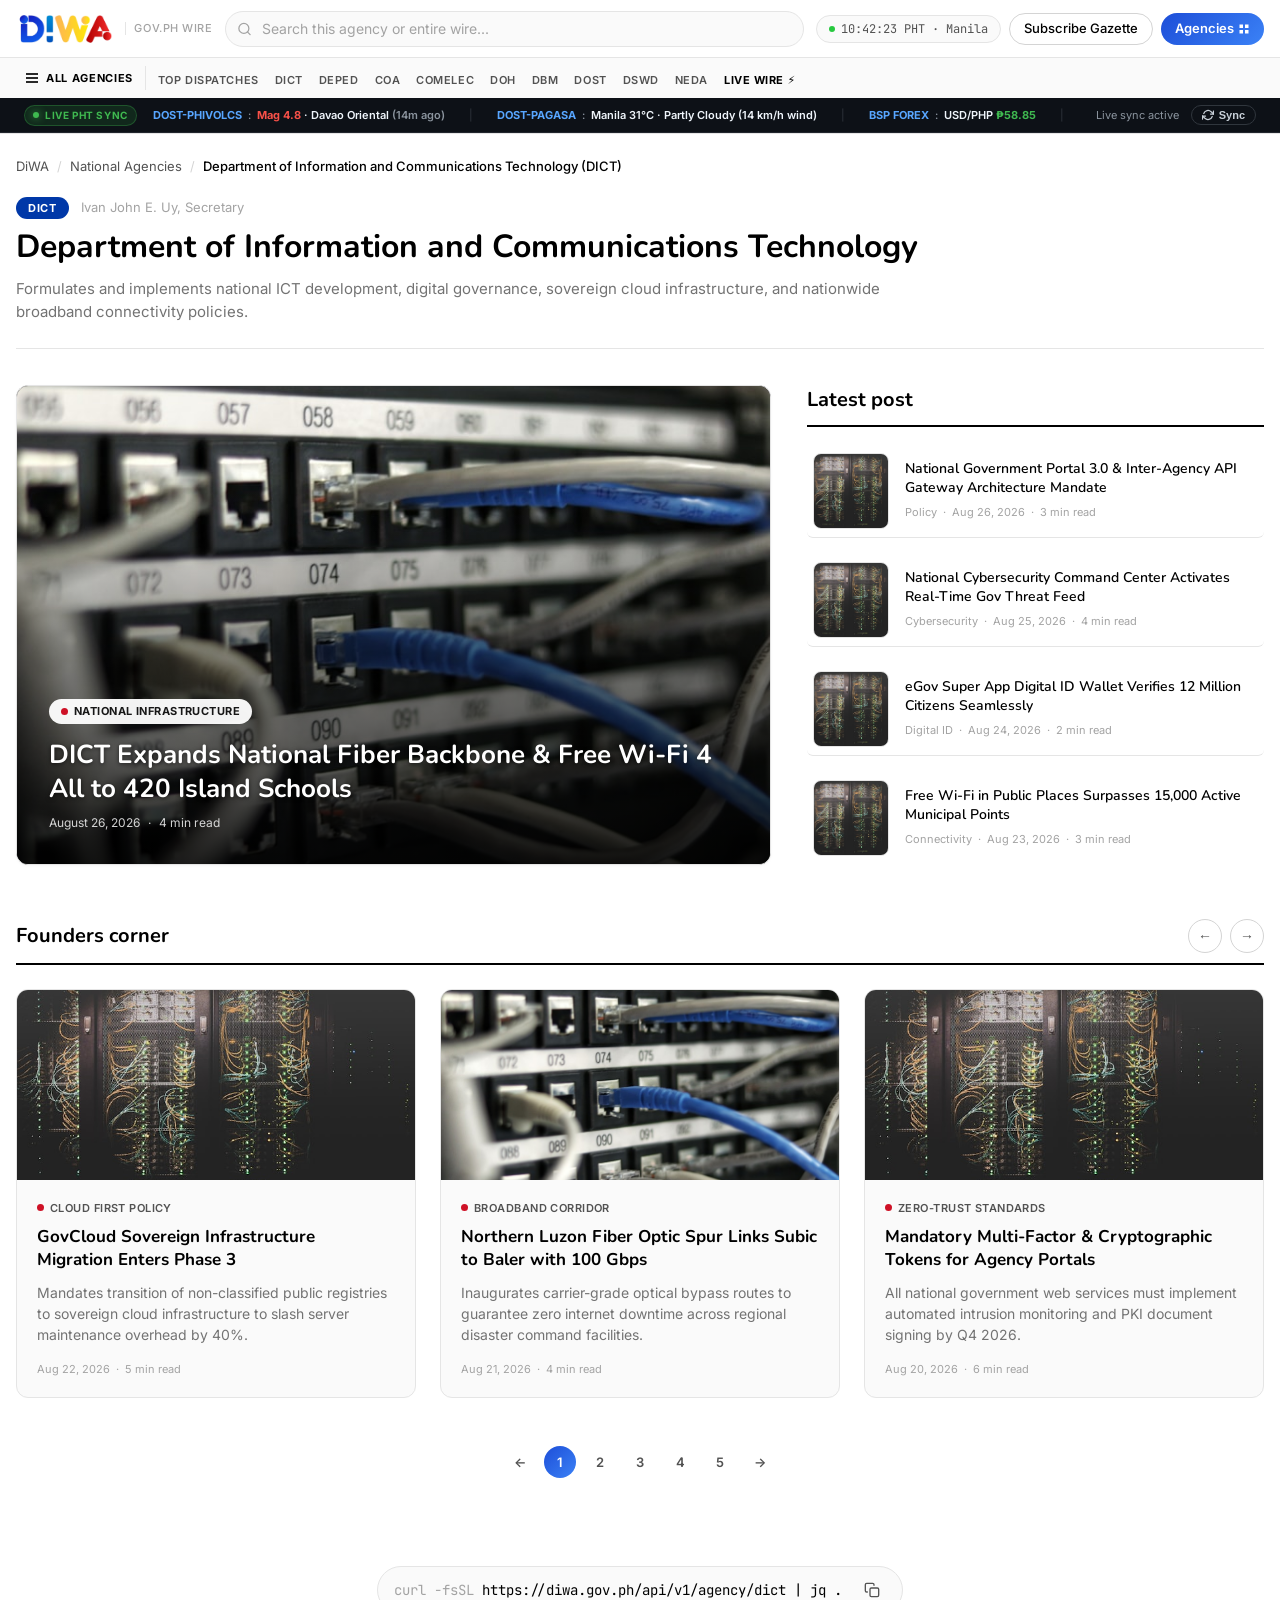
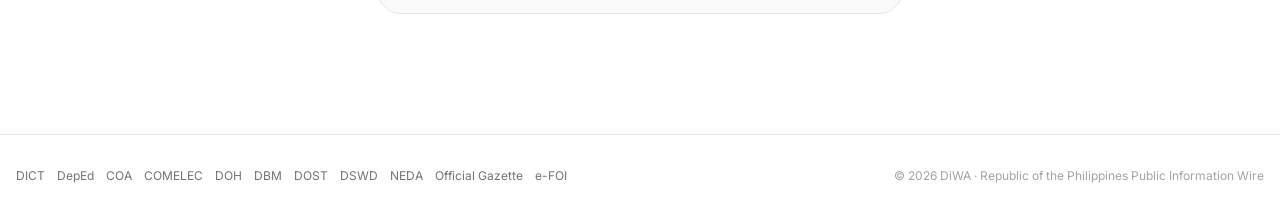
==== commit 393d9fcb: "feat: integrate real-time Philippine Agency data telemetry and live sync engine" ====
--- a/agency.html
+++ b/agency.html
@@ -98,6 +98,52 @@
         </ul>
       </div>
     </nav>
+
+    <!-- Real-Time Philippine Agency Telemetry Bar -->
+    <div class="live-telemetry-bar" id="liveTelemetryBar">
+      <div class="telemetry-container">
+        <div class="telemetry-left">
+          <span class="telemetry-live-tag">
+            <span class="pulse-dot-live"></span>
+            LIVE PHT SYNC
+          </span>
+        </div>
+
+        <div class="telemetry-ticker" id="telemetryTicker">
+          <div class="telemetry-item" id="telemetrySeismic">
+            <span class="telemetry-item-agency">DOST-PHIVOLCS</span>:
+            <span class="telemetry-item-val" id="telemetrySeismicVal"><span style="color:#f85149; font-weight:700;">Mag 5.2</span> · Sarangani <span style="color:#8b949e;">(Live)</span></span>
+          </div>
+          <span class="telemetry-item-sep">|</span>
+          <div class="telemetry-item" id="telemetryWeather">
+            <span class="telemetry-item-agency">DOST-PAGASA</span>:
+            <span class="telemetry-item-val" id="telemetryWeatherVal">Manila 32°C · Fair</span>
+          </div>
+          <span class="telemetry-item-sep">|</span>
+          <div class="telemetry-item" id="telemetryForex">
+            <span class="telemetry-item-agency">BSP FOREX</span>:
+            <span class="telemetry-item-val" id="telemetryForexVal">USD/PHP Live Rate</span>
+          </div>
+          <span class="telemetry-item-sep">|</span>
+          <div class="telemetry-item" id="telemetryGovCloud">
+            <span class="telemetry-item-agency">DICT GOVCLOUD</span>:
+            <span class="telemetry-item-val" id="telemetryGovCloudVal">API Gateway <span style="color:#3fb950;">● Operational (34ms)</span></span>
+          </div>
+        </div>
+
+        <div class="telemetry-right">
+          <span class="live-sync-indicator" id="liveSyncStatus">Updated just now</span>
+          <button class="live-sync-btn" id="manualSyncBtn" onclick="triggerManualSync()" title="Refresh live agency telemetry">
+            <svg width="12" height="12" viewBox="0 0 24 24" fill="none" stroke="currentColor" stroke-width="2.5" stroke-linecap="round" stroke-linejoin="round">
+              <polyline points="23 4 23 10 17 10"></polyline>
+              <polyline points="1 20 1 14 7 14"></polyline>
+              <path d="M3.51 9a9 9 0 0 1 14.85-3.36L23 10M1 14l4.64 4.36A9 9 0 0 0 20.49 15"></path>
+            </svg>
+            Sync
+          </button>
+        </div>
+      </div>
+    </div>
   </header>
 
   <!-- =========================================================================
@@ -254,6 +300,7 @@
   </div>
 
   <!-- Scripts -->
+  <script src="live-feed.js"></script>
   <script src="agency-data.js"></script>
   <script src="agency.js"></script>
 </body>
--- a/styles.css
+++ b/styles.css
@@ -3037,3 +3037,196 @@
 .circle-blue   { background-color: #3b82f6; }
 .circle-yellow { background-color: #f59e0b; }
 .circle-red    { background-color: #ef4444; }
+
+/* ==========================================================================
+   Real-Time Philippine Agency Telemetry & Live Sync System
+   ========================================================================== */
+
+.live-telemetry-bar {
+  background-color: #0d1117;
+  color: #e6edf3;
+  border-bottom: 1px solid #21262d;
+  font-family: var(--font-body);
+  font-size: 11px;
+  overflow: hidden;
+  position: relative;
+  z-index: 10;
+}
+
+.telemetry-container {
+  display: flex;
+  align-items: center;
+  justify-content: space-between;
+  height: 34px;
+  padding: 0 var(--spacing-xl);
+  max-width: 1580px;
+  margin: 0 auto;
+  gap: 16px;
+}
+
+.telemetry-left {
+  display: flex;
+  align-items: center;
+  gap: 12px;
+  flex-shrink: 0;
+}
+
+.telemetry-live-tag {
+  display: inline-flex;
+  align-items: center;
+  gap: 6px;
+  background: rgba(35, 134, 54, 0.2);
+  color: #3fb950;
+  border: 1px solid rgba(63, 185, 80, 0.3);
+  padding: 2px 8px;
+  border-radius: var(--rounded-full);
+  font-size: 10px;
+  font-weight: 700;
+  letter-spacing: 0.06em;
+  text-transform: uppercase;
+}
+
+.pulse-dot-live {
+  width: 6px;
+  height: 6px;
+  border-radius: 50%;
+  background-color: #3fb950;
+  box-shadow: 0 0 8px #3fb950;
+  animation: pulseDotLive 1.5s infinite ease-in-out;
+}
+
+@keyframes pulseDotLive {
+  0%, 100% { transform: scale(1); opacity: 1; }
+  50% { transform: scale(1.3); opacity: 0.5; }
+}
+
+.telemetry-ticker {
+  flex: 1;
+  display: flex;
+  align-items: center;
+  gap: 24px;
+  overflow-x: auto;
+  scrollbar-width: none;
+  white-space: nowrap;
+}
+
+.telemetry-ticker::-webkit-scrollbar {
+  display: none;
+}
+
+.telemetry-item {
+  display: inline-flex;
+  align-items: center;
+  gap: 6px;
+  color: #8b949e;
+  font-weight: 500;
+  transition: color 0.15s ease;
+  cursor: default;
+}
+
+.telemetry-item:hover {
+  color: #f0f6fc;
+}
+
+.telemetry-item-agency {
+  color: #58a6ff;
+  font-weight: 700;
+}
+
+.telemetry-item-val {
+  color: #f0f6fc;
+  font-weight: 600;
+}
+
+.telemetry-item-sep {
+  color: #30363d;
+}
+
+.telemetry-right {
+  display: flex;
+  align-items: center;
+  gap: 12px;
+  flex-shrink: 0;
+}
+
+.live-sync-indicator {
+  display: inline-flex;
+  align-items: center;
+  gap: 6px;
+  color: #8b949e;
+  font-size: 11px;
+}
+
+.live-sync-btn {
+  background: transparent;
+  border: 1px solid #30363d;
+  color: #c9d1d9;
+  border-radius: var(--rounded-full);
+  padding: 3px 10px;
+  font-size: 11px;
+  font-weight: 600;
+  cursor: pointer;
+  display: inline-flex;
+  align-items: center;
+  gap: 5px;
+  transition: all 0.15s ease;
+}
+
+.live-sync-btn:hover {
+  background: #21262d;
+  border-color: #58a6ff;
+  color: #58a6ff;
+}
+
+.live-sync-btn.spinning svg {
+  animation: syncSpin 0.8s linear infinite;
+}
+
+@keyframes syncSpin {
+  100% { transform: rotate(360deg); }
+}
+
+/* Real-Time Live Badges on News Cards */
+.badge-live-dispatch {
+  display: inline-flex;
+  align-items: center;
+  gap: 4px;
+  background: rgba(35, 134, 54, 0.15);
+  color: #2da44e;
+  border: 1px solid rgba(45, 164, 78, 0.35);
+  padding: 2px 8px;
+  border-radius: var(--rounded-full);
+  font-size: 10px;
+  font-weight: 700;
+  letter-spacing: 0.05em;
+  text-transform: uppercase;
+}
+
+.badge-live-dispatch .pulse-dot-live {
+  width: 5px;
+  height: 5px;
+}
+
+/* Seismic Live Card Styling */
+.seismic-alert-badge {
+  display: inline-flex;
+  align-items: center;
+  gap: 6px;
+  background: rgba(218, 54, 51, 0.15);
+  color: #f85149;
+  border: 1px solid rgba(248, 81, 73, 0.35);
+  padding: 2px 8px;
+  border-radius: var(--rounded-full);
+  font-size: 10px;
+  font-weight: 700;
+  letter-spacing: 0.04em;
+}
+
+@media (max-width: 900px) {
+  .telemetry-container {
+    padding: 0 var(--spacing-md);
+  }
+  .telemetry-right .live-sync-indicator {
+    display: none;
+  }
+}
